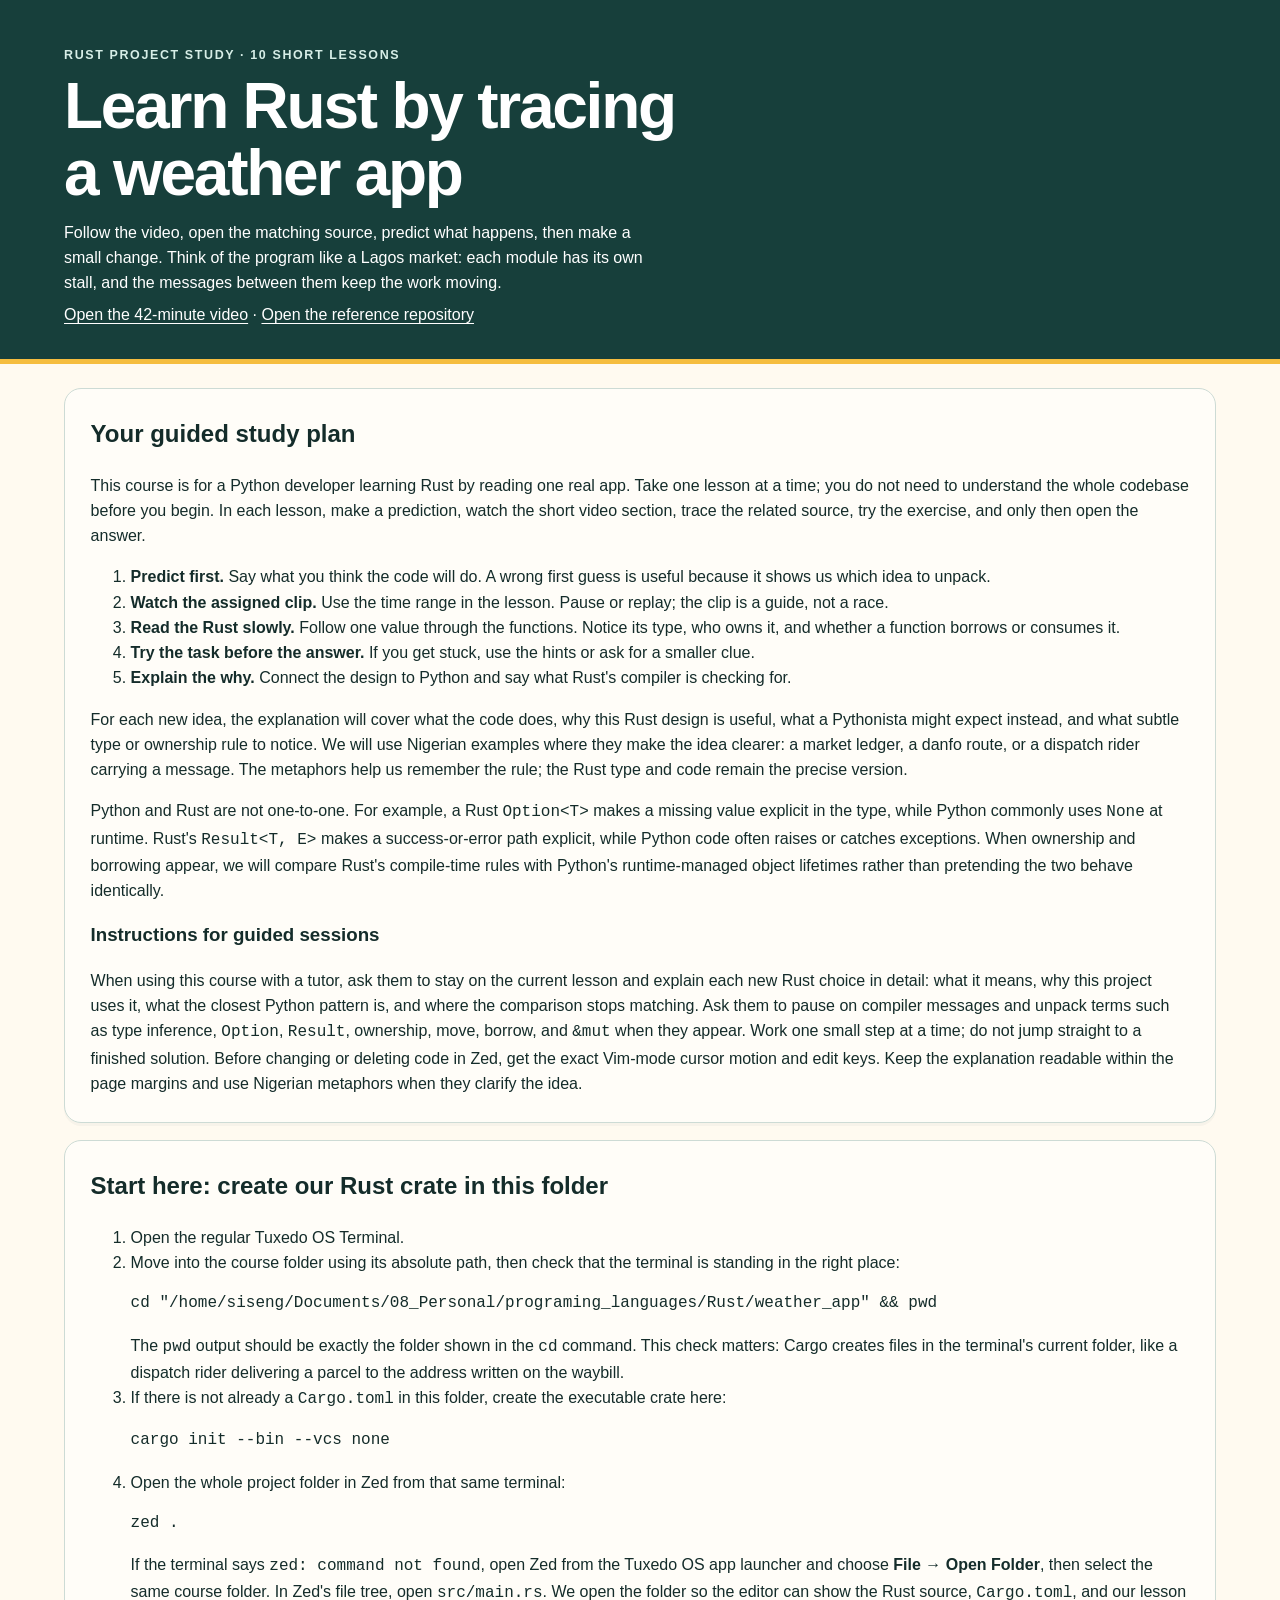
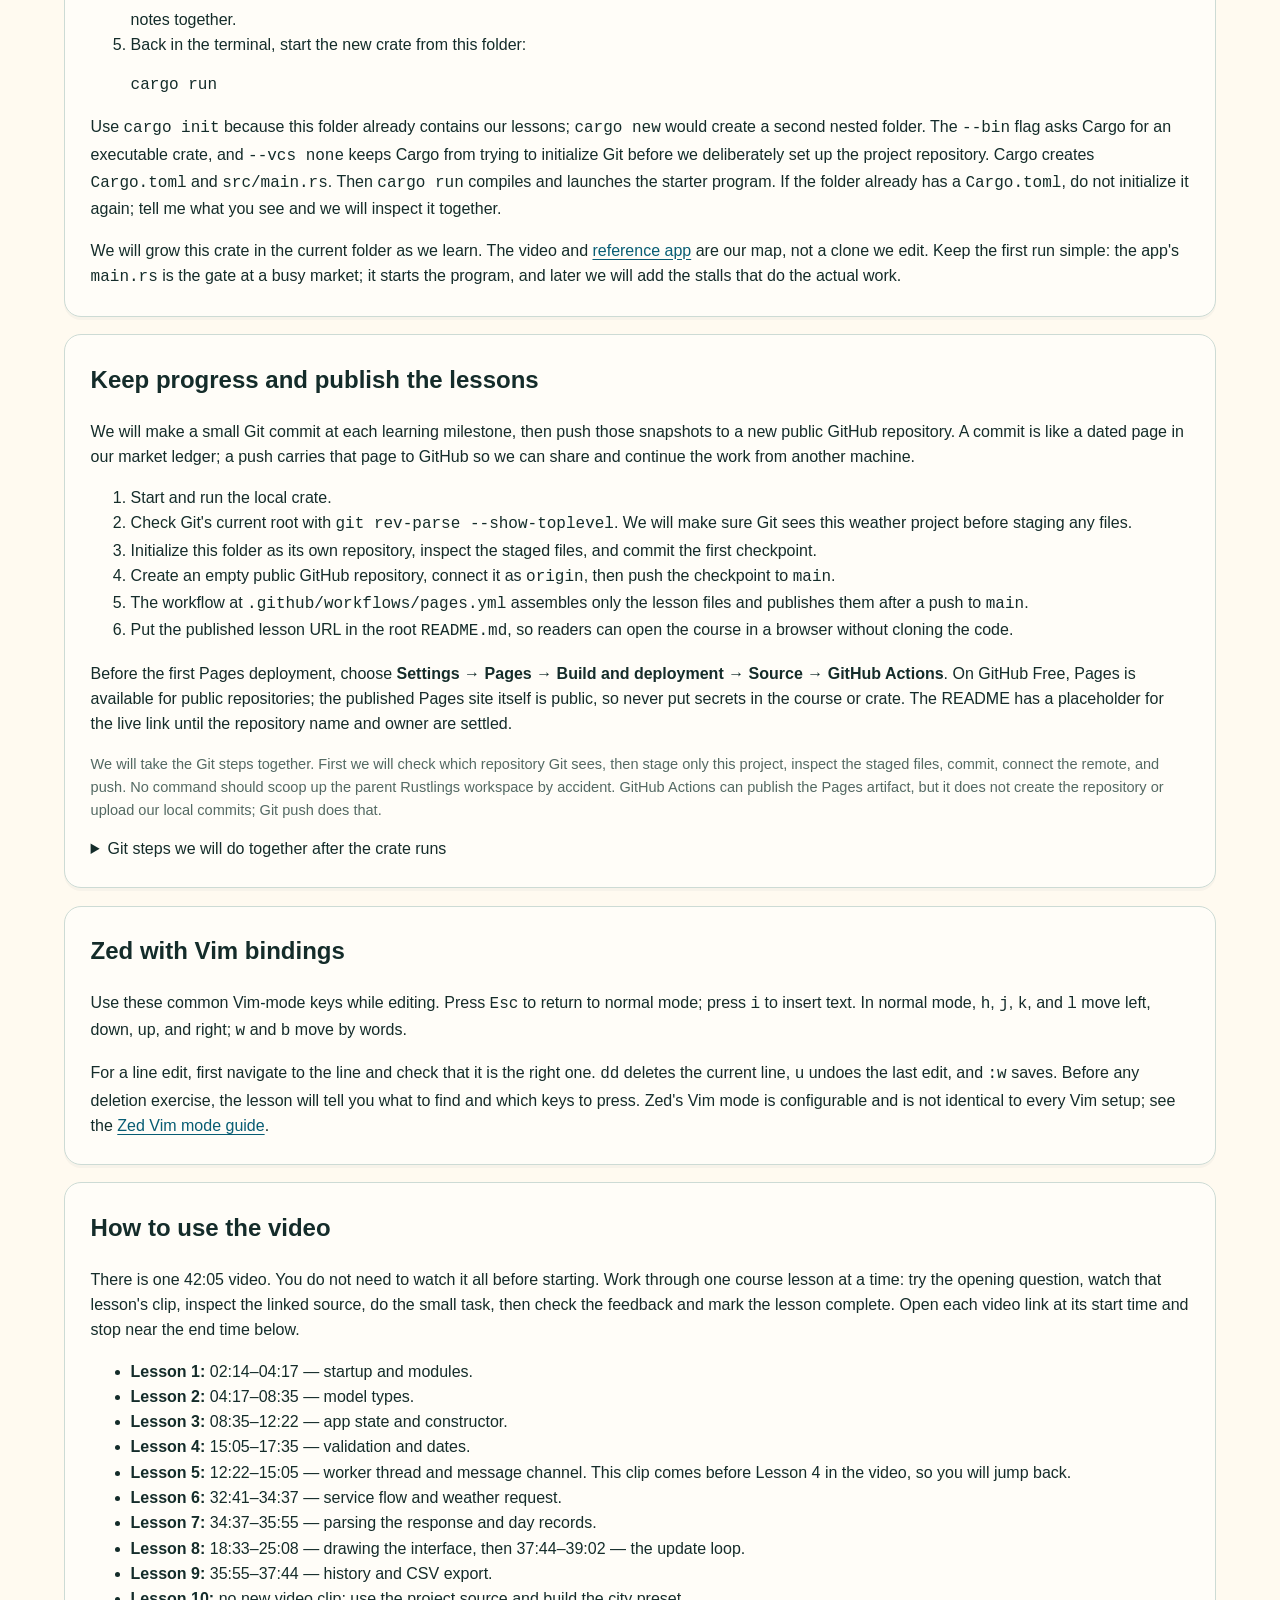
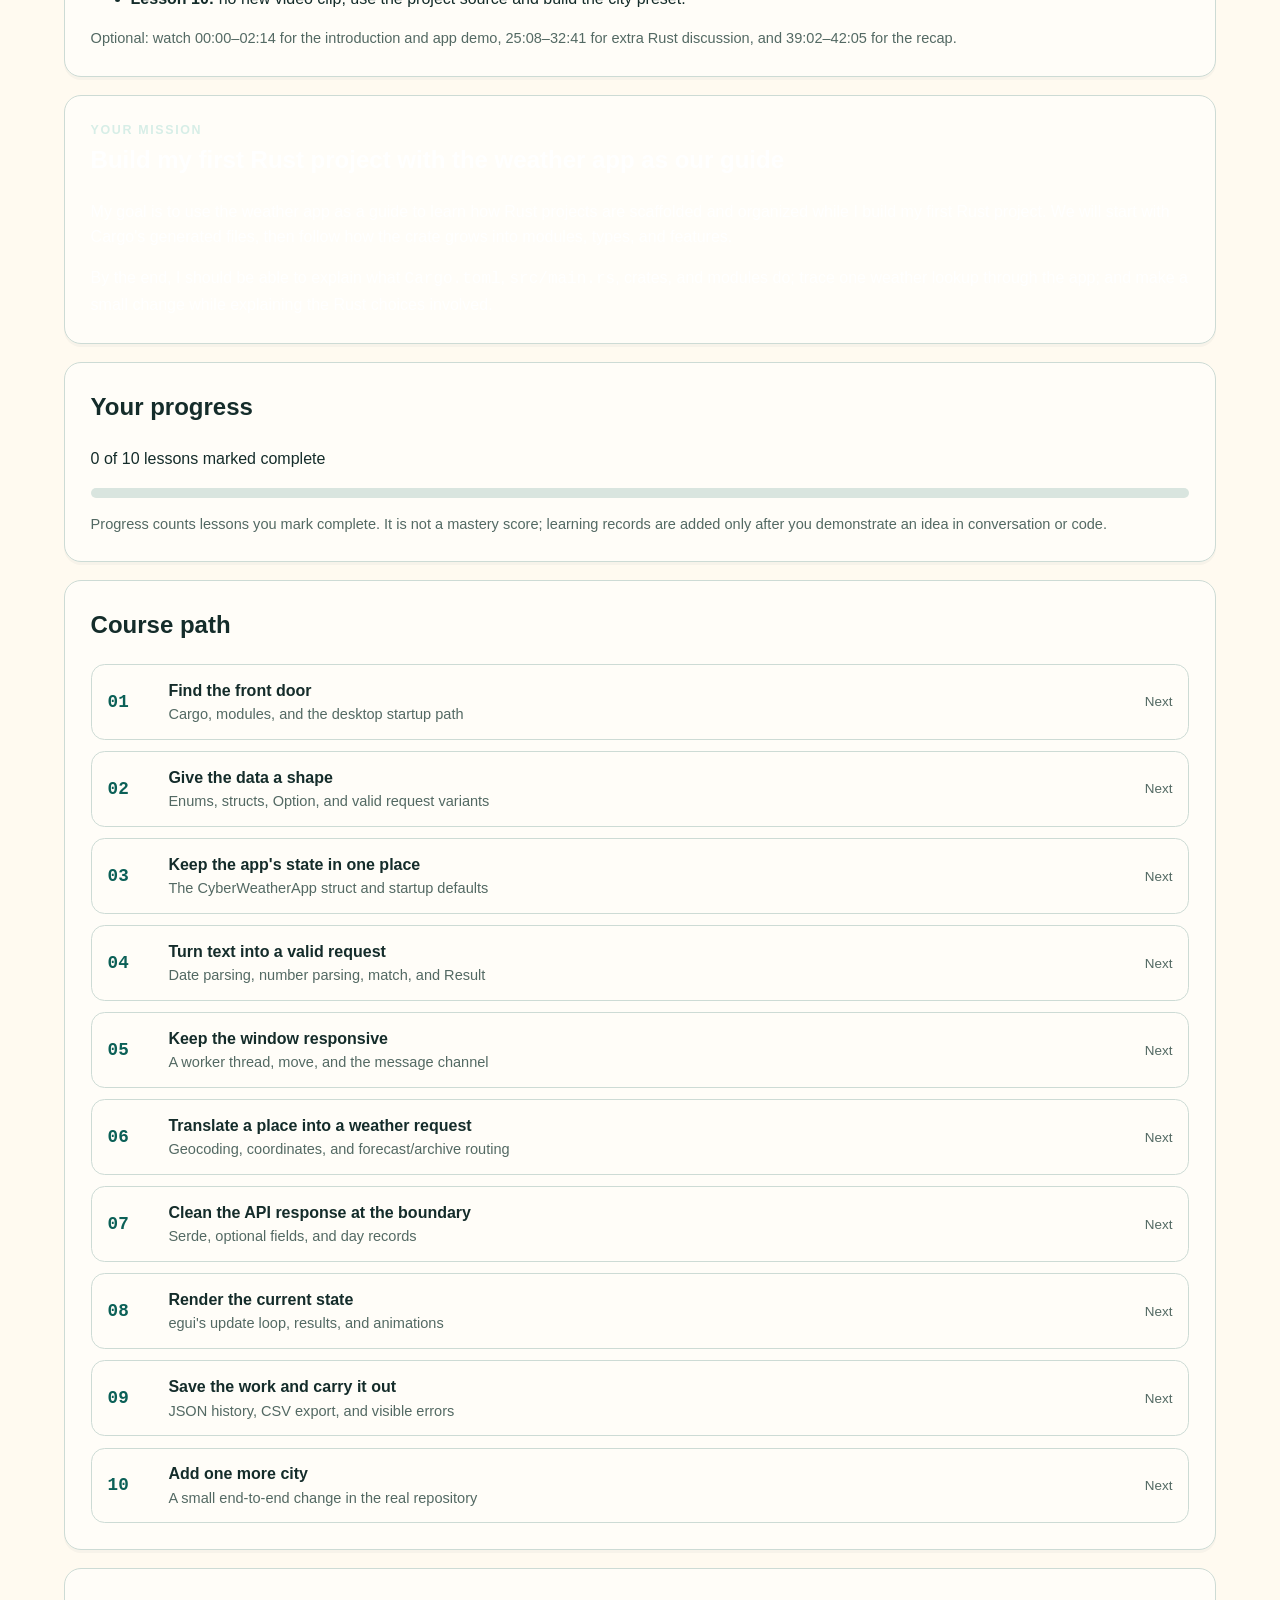
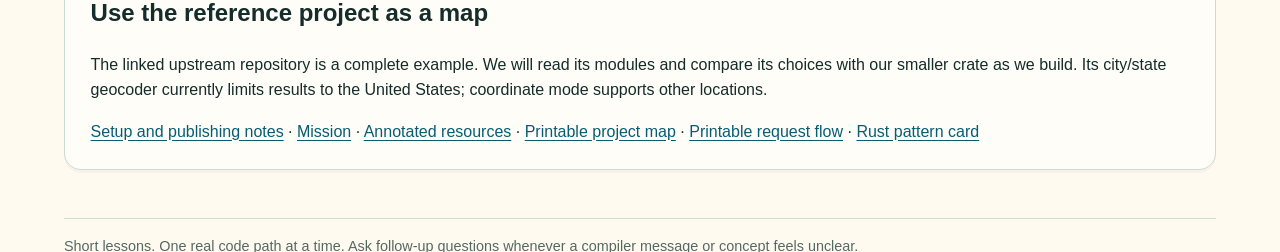
==== index.html @ 3bb8cc83 "Start Rust weather learning project" ====
<!doctype html>
<html lang="en">
<head>
  <meta charset="utf-8">
  <meta name="viewport" content="width=device-width, initial-scale=1">
  <meta name="description" content="A practical Rust course built around a real desktop weather app.">
  <title>Rusty Weather — Study Course</title>
  <link rel="stylesheet" href="assets/tech-course-theme.css">
  <link rel="stylesheet" href="assets/course.css">
</head>
<body class="tech-course">
  <header class="tech-course__header course-top">
    <div class="page-width">
      <p class="eyebrow">Rust project study · 10 short lessons</p>
      <h1>Learn Rust by tracing a weather app</h1>
      <p>Follow the video, open the matching source, predict what happens, then make a small change. Think of the program like a Lagos market: each module has its own stall, and the messages between them keep the work moving.</p>
      <p><a href="https://www.youtube.com/watch?v=z6_rRxLwu0Y">Open the 42-minute video</a> · <a href="https://github.com/feenix100/rusty_weather">Open the reference repository</a></p>
    </div>
  </header>

  <main class="page-width page-main stack">
    <section class="tech-card card-pad" id="guided-study">
      <h2>Your guided study plan</h2>
      <p>This course is for a Python developer learning Rust by reading one real app. Take one lesson at a time; you do not need to understand the whole codebase before you begin. In each lesson, make a prediction, watch the short video section, trace the related source, try the exercise, and only then open the answer.</p>
      <ol>
        <li><strong>Predict first.</strong> Say what you think the code will do. A wrong first guess is useful because it shows us which idea to unpack.</li>
        <li><strong>Watch the assigned clip.</strong> Use the time range in the lesson. Pause or replay; the clip is a guide, not a race.</li>
        <li><strong>Read the Rust slowly.</strong> Follow one value through the functions. Notice its type, who owns it, and whether a function borrows or consumes it.</li>
        <li><strong>Try the task before the answer.</strong> If you get stuck, use the hints or ask for a smaller clue.</li>
        <li><strong>Explain the why.</strong> Connect the design to Python and say what Rust's compiler is checking for.</li>
      </ol>
      <p>For each new idea, the explanation will cover what the code does, why this Rust design is useful, what a Pythonista might expect instead, and what subtle type or ownership rule to notice. We will use Nigerian examples where they make the idea clearer: a market ledger, a danfo route, or a dispatch rider carrying a message. The metaphors help us remember the rule; the Rust type and code remain the precise version.</p>
      <p>Python and Rust are not one-to-one. For example, a Rust <code>Option&lt;T&gt;</code> makes a missing value explicit in the type, while Python commonly uses <code>None</code> at runtime. Rust's <code>Result&lt;T, E&gt;</code> makes a success-or-error path explicit, while Python code often raises or catches exceptions. When ownership and borrowing appear, we will compare Rust's compile-time rules with Python's runtime-managed object lifetimes rather than pretending the two behave identically.</p>
      <h3>Instructions for guided sessions</h3>
      <p>When using this course with a tutor, ask them to stay on the current lesson and explain each new Rust choice in detail: what it means, why this project uses it, what the closest Python pattern is, and where the comparison stops matching. Ask them to pause on compiler messages and unpack terms such as type inference, <code>Option</code>, <code>Result</code>, ownership, move, borrow, and <code>&amp;mut</code> when they appear. Work one small step at a time; do not jump straight to a finished solution. Before changing or deleting code in Zed, get the exact Vim-mode cursor motion and edit keys. Keep the explanation readable within the page margins and use Nigerian metaphors when they clarify the idea.</p>
    </section>

    <section class="tech-card card-pad" id="first-run">
      <h2>Start here: create our Rust crate in this folder</h2>
      <ol>
        <li>Open the regular Tuxedo OS Terminal.</li>
        <li>Move into the course folder using its absolute path, then check that the terminal is standing in the right place:<pre><code>cd "/home/siseng/Documents/08_Personal/programing_languages/Rust/weather_app" &amp;&amp; pwd</code></pre>The <code>pwd</code> output should be exactly the folder shown in the <code>cd</code> command. This check matters: Cargo creates files in the terminal's current folder, like a dispatch rider delivering a parcel to the address written on the waybill.</li>
        <li>If there is not already a <code>Cargo.toml</code> in this folder, create the executable crate here:<pre><code>cargo init --bin --vcs none</code></pre></li>
        <li>Open the whole project folder in Zed from that same terminal:<pre><code>zed .</code></pre>If the terminal says <code>zed: command not found</code>, open Zed from the Tuxedo OS app launcher and choose <strong>File → Open Folder</strong>, then select the same course folder. In Zed's file tree, open <code>src/main.rs</code>. We open the folder so the editor can show the Rust source, <code>Cargo.toml</code>, and our lesson notes together.</li>
        <li>Back in the terminal, start the new crate from this folder:<pre><code>cargo run</code></pre></li>
      </ol>
      <p>Use <code>cargo init</code> because this folder already contains our lessons; <code>cargo new</code> would create a second nested folder. The <code>--bin</code> flag asks Cargo for an executable crate, and <code>--vcs none</code> keeps Cargo from trying to initialize Git before we deliberately set up the project repository. Cargo creates <code>Cargo.toml</code> and <code>src/main.rs</code>. Then <code>cargo run</code> compiles and launches the starter program. If the folder already has a <code>Cargo.toml</code>, do not initialize it again; tell me what you see and we will inspect it together.</p>
      <p>We will grow this crate in the current folder as we learn. The video and <a href="https://github.com/feenix100/rusty_weather">reference app</a> are our map, not a clone we edit. Keep the first run simple: the app's <code>main.rs</code> is the gate at a busy market; it starts the program, and later we will add the stalls that do the actual work.</p>
    </section>

    <section class="tech-card card-pad" id="github-progress">
      <h2>Keep progress and publish the lessons</h2>
      <p>We will make a small Git commit at each learning milestone, then push those snapshots to a new public GitHub repository. A commit is like a dated page in our market ledger; a push carries that page to GitHub so we can share and continue the work from another machine.</p>
      <ol>
        <li>Start and run the local crate.</li>
        <li>Check Git's current root with <code>git rev-parse --show-toplevel</code>. We will make sure Git sees this weather project before staging any files.</li>
        <li>Initialize this folder as its own repository, inspect the staged files, and commit the first checkpoint.</li>
        <li>Create an empty public GitHub repository, connect it as <code>origin</code>, then push the checkpoint to <code>main</code>.</li>
        <li>The workflow at <code>.github/workflows/pages.yml</code> assembles only the lesson files and publishes them after a push to <code>main</code>.</li>
        <li>Put the published lesson URL in the root <code>README.md</code>, so readers can open the course in a browser without cloning the code.</li>
      </ol>
      <p>Before the first Pages deployment, choose <strong>Settings → Pages → Build and deployment → Source → GitHub Actions</strong>. On GitHub Free, Pages is available for public repositories; the published Pages site itself is public, so never put secrets in the course or crate. The README has a placeholder for the live link until the repository name and owner are settled.</p>
      <p class="small-note">We will take the Git steps together. First we will check which repository Git sees, then stage only this project, inspect the staged files, commit, connect the remote, and push. No command should scoop up the parent Rustlings workspace by accident. GitHub Actions can publish the Pages artifact, but it does not create the repository or upload our local commits; Git push does that.</p>
      <details>
        <summary>Git steps we will do together after the crate runs</summary>
        <p>First we check the current root. We do not stage anything until the output identifies this weather project as its own repository:</p>
        <pre><code>git rev-parse --show-toplevel
git status --short</code></pre>
        <p>Then we initialize Git, inspect the files before committing, and save the first checkpoint:</p>
        <pre><code>git init -b main
git add -A
git status --short
git commit -m "Start Rust weather learning project"</code></pre>
        <p>On GitHub, create an empty <strong>public</strong> repository under the account you want to use. Leave “Add a README” unchecked because our local README already exists. Authenticate the terminal with <code>gh auth login</code>, verify it with <code>gh auth status</code>, then replace the placeholders in these commands with the actual owner and repository:</p>
        <pre><code>git remote add origin https://github.com/theAfricanQuant/weather_app.git
git push -u origin main</code></pre>
        <p>We will run each command only after checking the previous output. If <code>git init</code> reports a permission error or <code>git rev-parse</code> still points at the parent Rustlings folder after initialization, stop there and ask for help before staging.</p>
      </details>
    </section>

    <section class="tech-card card-pad" id="zed-vim">
      <h2>Zed with Vim bindings</h2>
      <p>Use these common Vim-mode keys while editing. Press <code>Esc</code> to return to normal mode; press <code>i</code> to insert text. In normal mode, <code>h</code>, <code>j</code>, <code>k</code>, and <code>l</code> move left, down, up, and right; <code>w</code> and <code>b</code> move by words.</p>
      <p>For a line edit, first navigate to the line and check that it is the right one. <code>dd</code> deletes the current line, <code>u</code> undoes the last edit, and <code>:w</code> saves. Before any deletion exercise, the lesson will tell you what to find and which keys to press. Zed's Vim mode is configurable and is not identical to every Vim setup; see the <a href="https://zed.dev/docs/vim">Zed Vim mode guide</a>.</p>
    </section>

    <section class="tech-card card-pad">
      <h2>How to use the video</h2>
      <p>There is one 42:05 video. You do not need to watch it all before starting. Work through one course lesson at a time: try the opening question, watch that lesson's clip, inspect the linked source, do the small task, then check the feedback and mark the lesson complete. Open each video link at its start time and stop near the end time below.</p>
      <ul>
        <li><strong>Lesson 1:</strong> 02:14–04:17 — startup and modules.</li>
        <li><strong>Lesson 2:</strong> 04:17–08:35 — model types.</li>
        <li><strong>Lesson 3:</strong> 08:35–12:22 — app state and constructor.</li>
        <li><strong>Lesson 4:</strong> 15:05–17:35 — validation and dates.</li>
        <li><strong>Lesson 5:</strong> 12:22–15:05 — worker thread and message channel. This clip comes before Lesson 4 in the video, so you will jump back.</li>
        <li><strong>Lesson 6:</strong> 32:41–34:37 — service flow and weather request.</li>
        <li><strong>Lesson 7:</strong> 34:37–35:55 — parsing the response and day records.</li>
        <li><strong>Lesson 8:</strong> 18:33–25:08 — drawing the interface, then 37:44–39:02 — the update loop.</li>
        <li><strong>Lesson 9:</strong> 35:55–37:44 — history and CSV export.</li>
        <li><strong>Lesson 10:</strong> no new video clip; use the project source and build the city preset.</li>
      </ul>
      <p class="small-note">Optional: watch 00:00–02:14 for the introduction and app demo, 25:08–32:41 for extra Rust discussion, and 39:02–42:05 for the recap.</p>
    </section>

    <section class="tech-card card-pad tech-mission">
      <p class="eyebrow">Your mission</p>
      <h2>Build my first Rust project with the weather app as our guide</h2>
      <p>My goal is to use the weather app as a guide to learn how Rust projects are scaffolded and organized while I build my first Rust project. We will start with Cargo's generated files, then follow how the crate grows into modules, types, and features.</p>
      <p>By the end, I should be able to explain what <code>Cargo.toml</code>, <code>src/main.rs</code>, crates, and modules do; trace one weather lookup through the app; and make a small change while explaining the Rust choices involved.</p>
    </section>

    <section class="tech-card card-pad">
      <h2>Your progress</h2>
      <p data-progress-text>Progress is stored in this browser on this device.</p>
      <div class="progress-track" role="progressbar" aria-label="Course lessons completed" aria-valuemin="0" aria-valuemax="10" aria-valuenow="0">
        <div class="progress-fill" data-progress-fill></div>
      </div>
      <p class="small-note">Progress counts lessons you mark complete. It is not a mastery score; learning records are added only after you demonstrate an idea in conversation or code.</p>
    </section>

    <section class="tech-card card-pad">
      <h2>Course path</h2>
      <ol class="course-list">
        <li><a href="lessons/0001-orient-and-run.html" data-lesson-link="lesson-01"><span class="lesson-number">01</span><span class="lesson-title">Find the front door<span class="lesson-summary">Cargo, modules, and the desktop startup path</span></span><span class="lesson-time" data-status>Next · 10 min</span></a></li>
        <li><a href="lessons/0002-model-the-domain.html" data-lesson-link="lesson-02"><span class="lesson-number">02</span><span class="lesson-title">Give the data a shape<span class="lesson-summary">Enums, structs, Option, and valid request variants</span></span><span class="lesson-time" data-status>Next · 12 min</span></a></li>
        <li><a href="lessons/0003-app-state.html" data-lesson-link="lesson-03"><span class="lesson-number">03</span><span class="lesson-title">Keep the app's state in one place<span class="lesson-summary">The CyberWeatherApp struct and startup defaults</span></span><span class="lesson-time" data-status>Next · 10 min</span></a></li>
        <li><a href="lessons/0004-validate-input.html" data-lesson-link="lesson-04"><span class="lesson-number">04</span><span class="lesson-title">Turn text into a valid request<span class="lesson-summary">Date parsing, number parsing, match, and Result</span></span><span class="lesson-time" data-status>Next · 12 min</span></a></li>
        <li><a href="lessons/0005-background-worker.html" data-lesson-link="lesson-05"><span class="lesson-number">05</span><span class="lesson-title">Keep the window responsive<span class="lesson-summary">A worker thread, move, and the message channel</span></span><span class="lesson-time" data-status>Next · 12 min</span></a></li>
        <li><a href="lessons/0006-geocode-and-request.html" data-lesson-link="lesson-06"><span class="lesson-number">06</span><span class="lesson-title">Translate a place into a weather request<span class="lesson-summary">Geocoding, coordinates, and forecast/archive routing</span></span><span class="lesson-time" data-status>Next · 12 min</span></a></li>
        <li><a href="lessons/0007-normalize-api-data.html" data-lesson-link="lesson-07"><span class="lesson-number">07</span><span class="lesson-title">Clean the API response at the boundary<span class="lesson-summary">Serde, optional fields, and day records</span></span><span class="lesson-time" data-status>Next · 12 min</span></a></li>
        <li><a href="lessons/0008-render-the-state.html" data-lesson-link="lesson-08"><span class="lesson-number">08</span><span class="lesson-title">Render the current state<span class="lesson-summary">egui's update loop, results, and animations</span></span><span class="lesson-time" data-status>Next · 12 min</span></a></li>
        <li><a href="lessons/0009-history-and-export.html" data-lesson-link="lesson-09"><span class="lesson-number">09</span><span class="lesson-title">Save the work and carry it out<span class="lesson-summary">JSON history, CSV export, and visible errors</span></span><span class="lesson-time" data-status>Next · 10 min</span></a></li>
        <li><a href="lessons/0010-capstone.html" data-lesson-link="lesson-10"><span class="lesson-number">10</span><span class="lesson-title">Add one more city<span class="lesson-summary">A small end-to-end change in the real repository</span></span><span class="lesson-time" data-status>Next · 20 min</span></a></li>
      </ol>
    </section>

    <section class="tech-card card-pad">
      <h2>Use the reference project as a map</h2>
      <p>The linked upstream repository is a complete example. We will read its modules and compare its choices with our smaller crate as we build. Its city/state geocoder currently limits results to the United States; coordinate mode supports other locations.</p>
      <p><a href="README.md">Setup and publishing notes</a> · <a href="MISSION.md">Mission</a> · <a href="RESOURCES.md">Annotated resources</a> · <a href="reference/project-map.html">Printable project map</a> · <a href="reference/request-lifecycle.html">Printable request flow</a> · <a href="reference/rust-patterns.html">Rust pattern card</a></p>
    </section>
  </main>

  <footer class="page-width course-foot">Short lessons. One real code path at a time. Ask follow-up questions whenever a compiler message or concept feels unclear.</footer>
  <script src="assets/course.js"></script>
</body>
</html>
---- assets/tech-course-theme.css ----
/* Adapted from the Technical Study Studio theme. */
:root {
  --tech-ink: #142c2a;
  --tech-forest: #173f3b;
  --tech-pine: #0b6057;
  --tech-coral: #ec7357;
  --tech-sun: #f5bd3f;
  --tech-paper: #fffaf0;
  --tech-mist: #eaf1ed;
  --tech-sky: #a8d8e4;
  --tech-line: #cddbd5;
  --tech-terminal: #102523;
  --tech-terminal-ink: #e5f4ee;
  --tech-terminal-muted: #9bb7ae;
  --tech-terminal-accent: #f5bd3f;
  --tech-body: ui-rounded, "Avenir Next", Avenir, "Trebuchet MS", sans-serif;
  --tech-code: "SFMono-Regular", Consolas, "Liberation Mono", monospace;
}

.tech-course {
  color: var(--tech-ink);
  background: var(--tech-paper);
  font: 16px/1.58 var(--tech-body);
}

.tech-course__header,
.tech-mission {
  color: #fff;
  background: var(--tech-forest);
}

.tech-card {
  background: #fffdf8;
  border: 1px solid var(--tech-line);
  border-radius: 17px;
  box-shadow: 0 3px 0 rgba(20, 44, 42, .03);
}

.tech-action {
  color: #fff;
  background: var(--tech-coral);
  box-shadow: 0 4px 0 #b34a38;
}

.tech-lab {
  color: var(--tech-terminal-ink);
  background: var(--tech-terminal);
  border-radius: 16px;
  font-family: var(--tech-code);
}

.tech-lab__label {
  color: var(--tech-terminal-accent);
  font: 700 .75rem/1 var(--tech-body);
  letter-spacing: .12em;
  text-transform: uppercase;
}

.tech-lab__output {
  color: var(--tech-terminal-muted);
}

.tech-code {
  overflow: auto;
  font-family: var(--tech-code);
  line-height: 1.55;
}

.tech-trace {
  background: var(--tech-mist);
  border-left: 4px solid var(--tech-sun);
}
---- assets/course.css ----
* { box-sizing: border-box; }
html { scroll-behavior: smooth; }
body { margin: 0; }
a { color: #075c73; text-underline-offset: .18em; }
a:hover { color: #8a3d2f; }
button, a { -webkit-tap-highlight-color: transparent; }
button { font: inherit; }

.page-width {
  width: calc(100% - 2.5rem);
  max-width: 72rem;
  margin-inline: auto;
}

.course-top {
  padding: 2.5rem 0 2rem;
  border-bottom: 5px solid var(--tech-sun);
}

.course-top h1 {
  max-width: 18ch;
  margin: .4rem 0 .8rem;
  font-size: clamp(2.2rem, 5vw, 4.1rem);
  line-height: 1.05;
  letter-spacing: -.035em;
}

.eyebrow {
  margin: 0;
  color: #d7eee7;
  font-size: .78rem;
  font-weight: 800;
  letter-spacing: .13em;
  text-transform: uppercase;
}

.course-top p { max-width: 68ch; margin: .4rem 0 0; }
.course-top a { color: #fff; }
.page-main { padding-block: 1.5rem 3rem; }
.stack { display: grid; gap: 1.1rem; }
.card-pad { padding: clamp(1rem, 2vw, 1.6rem); }
.card-pad h2, .card-pad h3 { margin-top: 0; }
.card-pad p:last-child, .card-pad ul:last-child, .card-pad ol:last-child { margin-bottom: 0; }
.lesson-intro { display: grid; gap: 1rem; grid-template-columns: minmax(0, 1fr) auto; align-items: end; }
.lesson-intro h1 { margin: .25rem 0; font-size: clamp(1.9rem, 4vw, 3rem); line-height: 1.1; }
.lesson-intro p { margin: .3rem 0; }
.meta { color: #536963; font-size: .92rem; font-weight: 700; }
.pill-row { display: flex; flex-wrap: wrap; gap: .45rem; margin-top: .7rem; }
.pill { padding: .2rem .65rem; border: 1px solid var(--tech-line); border-radius: 999px; background: #fff; font-size: .84rem; }

.button-link, .action-button {
  display: inline-flex;
  align-items: center;
  justify-content: center;
  min-height: 2.7rem;
  padding: .65rem 1rem;
  border: 0;
  border-radius: .8rem;
  color: #fff;
  background: var(--tech-forest);
  font-weight: 750;
  text-decoration: none;
  cursor: pointer;
}
.tech-action { color: #fff; background: var(--tech-coral); }
.button-link:hover, .action-button:hover { color: #fff; filter: brightness(.94); }
:focus-visible { outline: 3px solid #075c73; outline-offset: 3px; }

.lesson-body { display: grid; gap: 1rem; }
.lesson-body h2 { margin: 0 0 .65rem; font-size: 1.35rem; }
.lesson-body h3 { margin: 1rem 0 .4rem; font-size: 1.05rem; }
.lesson-body p { max-width: 72ch; margin: .5rem 0; }
.lesson-body ul, .lesson-body ol { padding-left: 1.35rem; }
.lesson-body li + li { margin-top: .35rem; }
.lesson-body pre {
  max-width: 100%;
  margin: .7rem 0;
  padding: 1rem;
  overflow-x: auto;
  border: 1px solid #33534c;
  border-radius: .8rem;
  color: var(--tech-terminal-ink);
  background: var(--tech-terminal);
  font: .91rem/1.55 var(--tech-code);
  tab-size: 4;
}
.trace {
  display: grid;
  grid-template-columns: repeat(auto-fit, minmax(9rem, 1fr));
  gap: .55rem;
  margin: .9rem 0;
  padding: .9rem;
  border-radius: .9rem;
  background: var(--tech-mist);
}
.trace-step { padding: .7rem; border: 1px solid var(--tech-line); border-radius: .65rem; background: #fffdf8; }
.trace-step strong { display: block; margin-bottom: .25rem; }
.trace-arrow { color: var(--tech-pine); font-weight: 900; }

.quiz-options { display: grid; gap: .55rem; margin: 1rem 0; }
.quiz-option {
  width: 100%;
  min-height: 2.8rem;
  padding: .7rem .9rem;
  border: 1px solid var(--tech-line);
  border-radius: .7rem;
  color: var(--tech-ink);
  background: #fff;
  text-align: left;
  cursor: pointer;
}
.quiz-option[aria-pressed="true"] { border: 2px solid var(--tech-pine); background: var(--tech-mist); }
.quiz-feedback { margin-top: .7rem; padding: .8rem 1rem; border-radius: .7rem; background: var(--tech-mist); }
.quiz-feedback[data-state="wrong"] { border-left: 4px solid var(--tech-coral); }
.quiz-feedback[data-state="correct"] { border-left: 4px solid var(--tech-pine); }
.answer-note { margin-top: .8rem; padding: .8rem 1rem; border-radius: .7rem; background: #fff3cc; }
.answer-note summary { cursor: pointer; font-weight: 750; }

.lesson-footer { display: flex; flex-wrap: wrap; justify-content: space-between; gap: .8rem; align-items: center; margin-top: 1.3rem; }
.lesson-nav { display: flex; flex-wrap: wrap; gap: .6rem; }
.small-note { color: #536963; font-size: .91rem; }
.course-list { display: grid; gap: .7rem; padding: 0; list-style: none; }
.course-list a { display: grid; grid-template-columns: 3rem minmax(0,1fr) auto; gap: .8rem; align-items: center; padding: .8rem 1rem; border: 1px solid var(--tech-line); border-radius: .85rem; background: #fffdf8; text-decoration: none; }
.course-list a:hover { border-color: var(--tech-pine); }
.lesson-number { color: var(--tech-pine); font: 800 1.1rem var(--tech-code); }
.lesson-title { color: var(--tech-ink); font-weight: 800; }
.lesson-summary { display: block; color: #536963; font-size: .91rem; font-weight: 400; }
.lesson-time { color: #536963; font-size: .84rem; white-space: nowrap; }
.progress-track { height: .65rem; margin: .6rem 0; overflow: hidden; border-radius: 999px; background: #d9e5df; }
.progress-fill { width: 0; height: 100%; background: var(--tech-coral); transition: width .2s ease; }
.callout { padding: .8rem 1rem; border-radius: .75rem; background: #fff3cc; }
.source-links { display: flex; flex-wrap: wrap; gap: .55rem 1rem; margin-top: .75rem; }
.course-foot { padding: 1rem 0 2rem; border-top: 1px solid var(--tech-line); color: #536963; font-size: .9rem; }

@media (max-width: 650px) {
  .page-width { width: calc(100% - 1.25rem); }
  .course-top { padding: 1.8rem 0 1.4rem; }
  .lesson-intro { grid-template-columns: 1fr; }
  .course-list a { grid-template-columns: 2.4rem minmax(0,1fr); }
  .lesson-time { grid-column: 2; }
}

@media print {
  @page { margin: 18mm; }
  .tech-course { background: #fff; font-size: 11pt; }
  .page-width { width: 100%; max-width: none; }
  .course-top { padding: 0 0 1rem; color: #142c2a; background: #fff; border-bottom: 2px solid #173f3b; }
  .course-top a { color: #075c73; }
  .eyebrow { color: #173f3b; }
  .page-main { padding: 1rem 0; }
  .tech-card, .tech-lab, .trace-step { break-inside: avoid; box-shadow: none; }
  .lesson-nav, [data-complete], [data-check-quiz], .course-foot { display: none !important; }
  a { color: #142c2a; }
  .quiz-option { color: #142c2a; }
}

@media (prefers-reduced-motion: reduce) {
  html { scroll-behavior: auto; }
  *, *::before, *::after { transition: none !important; }
}
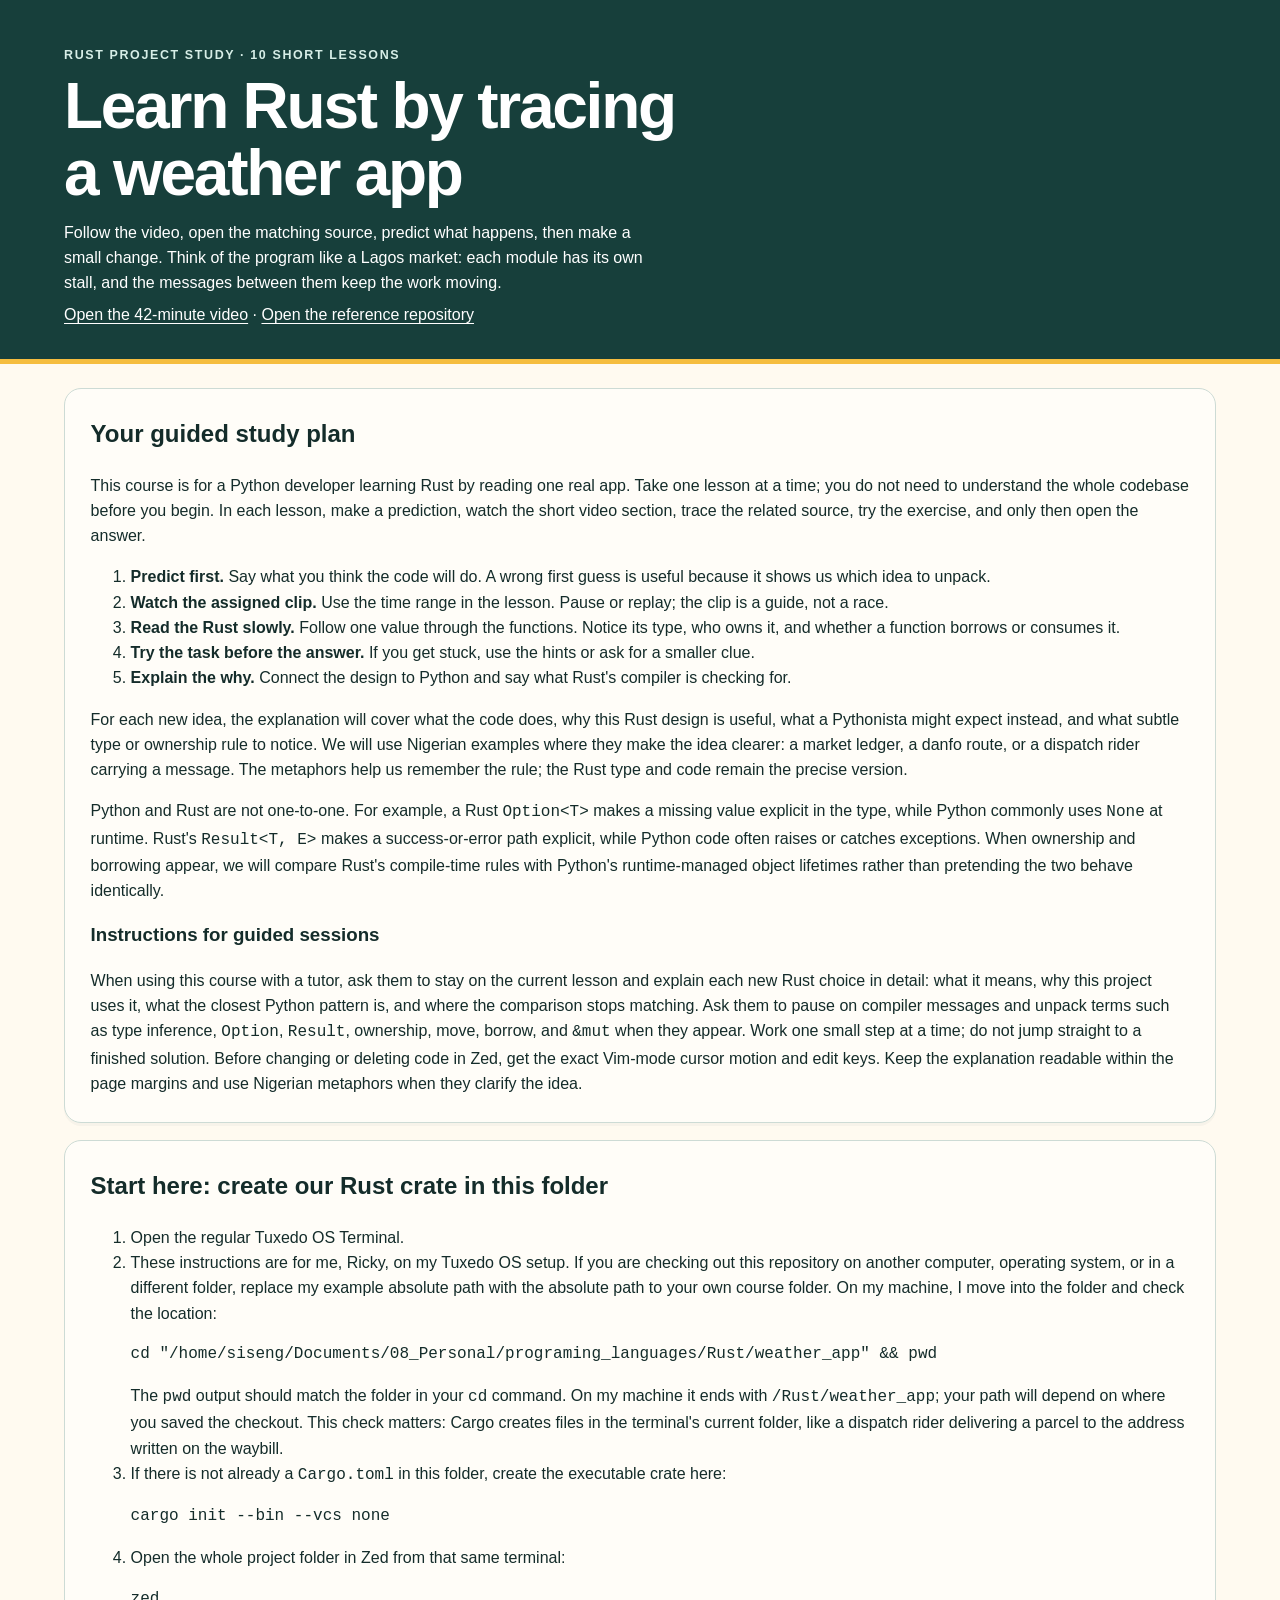
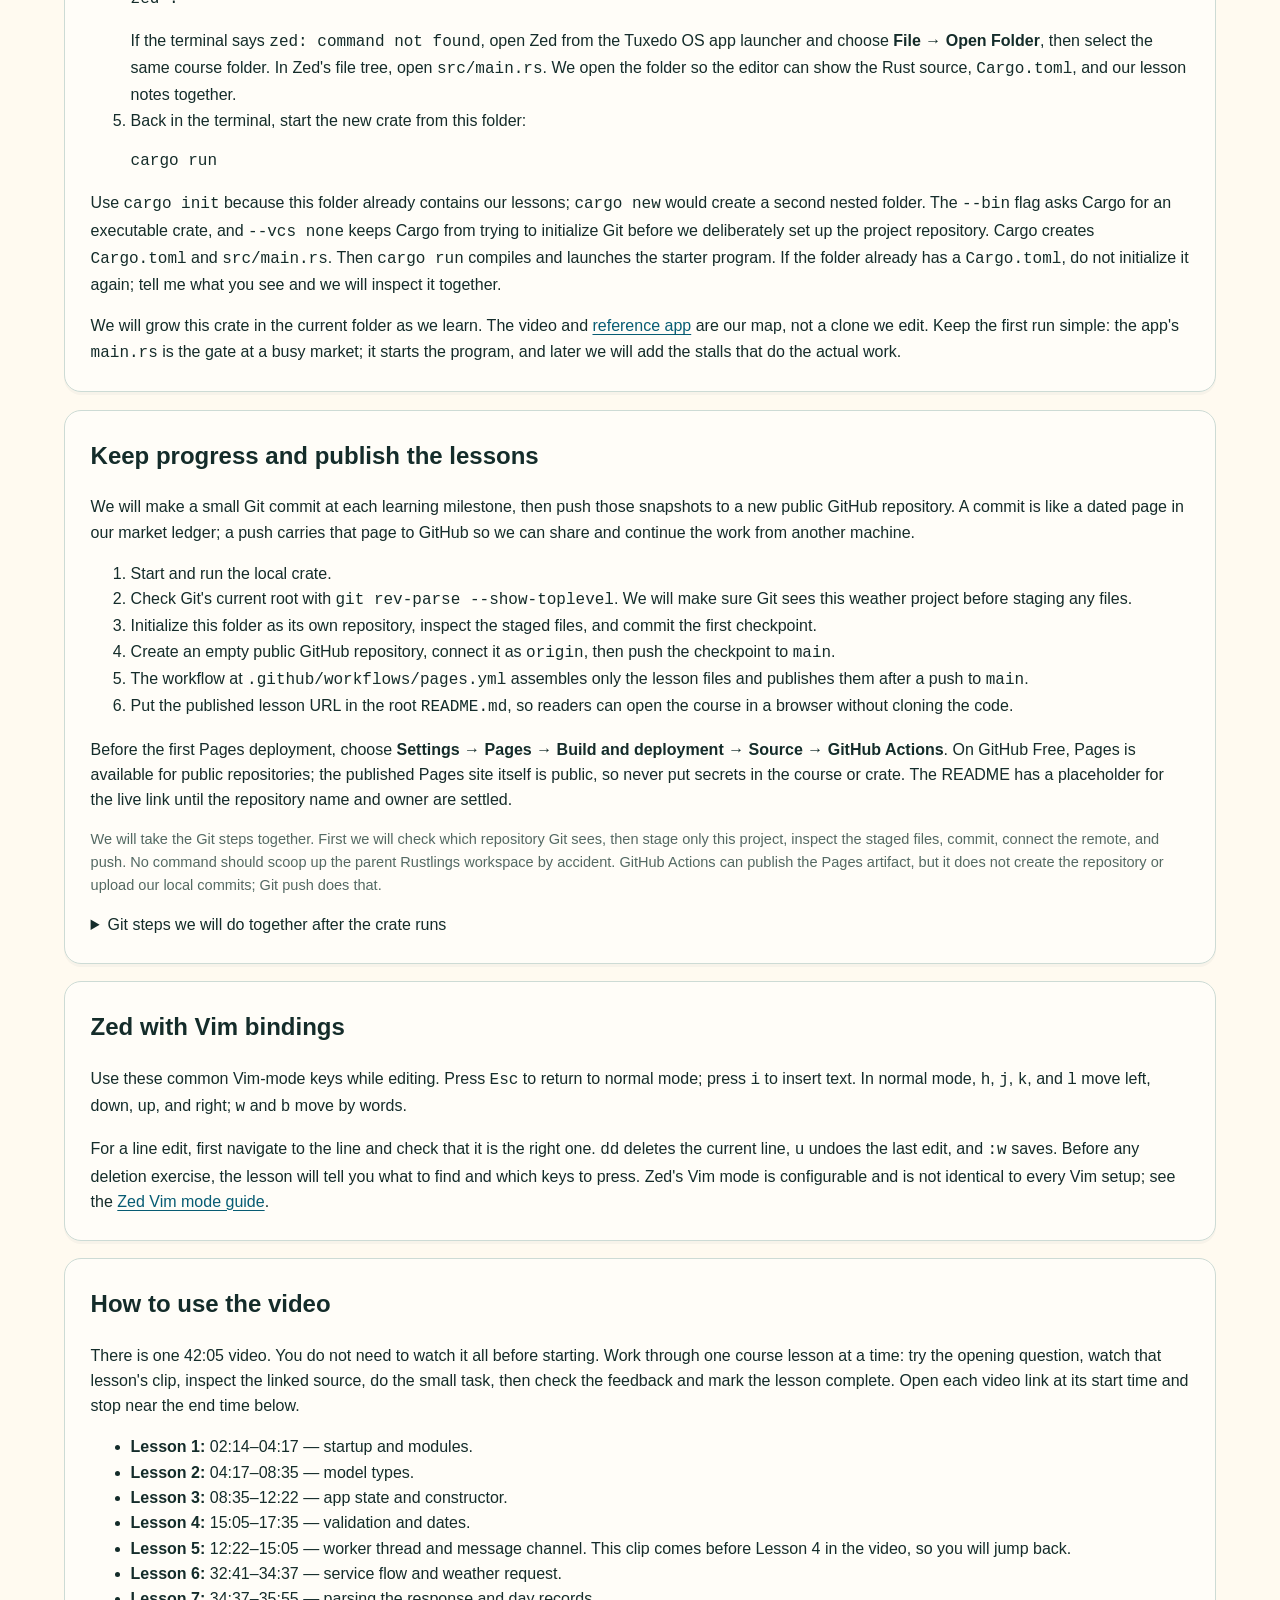
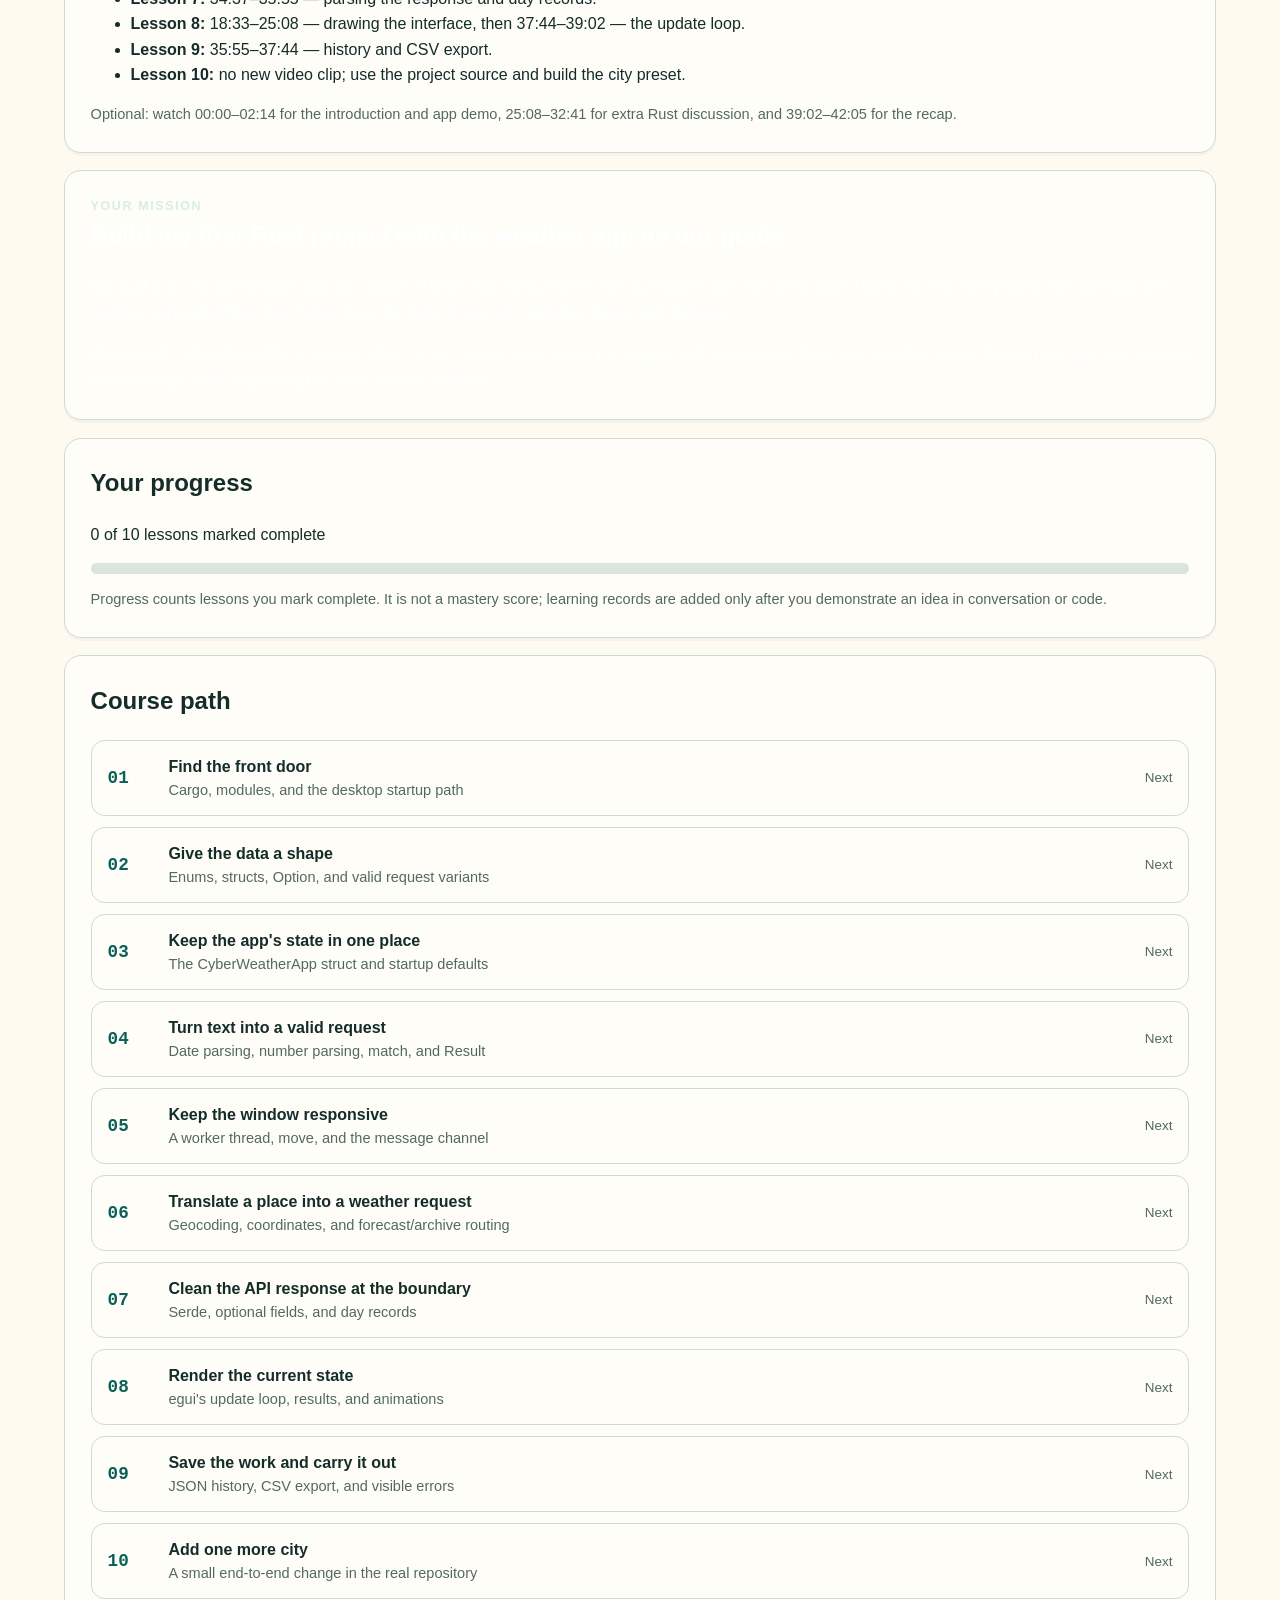
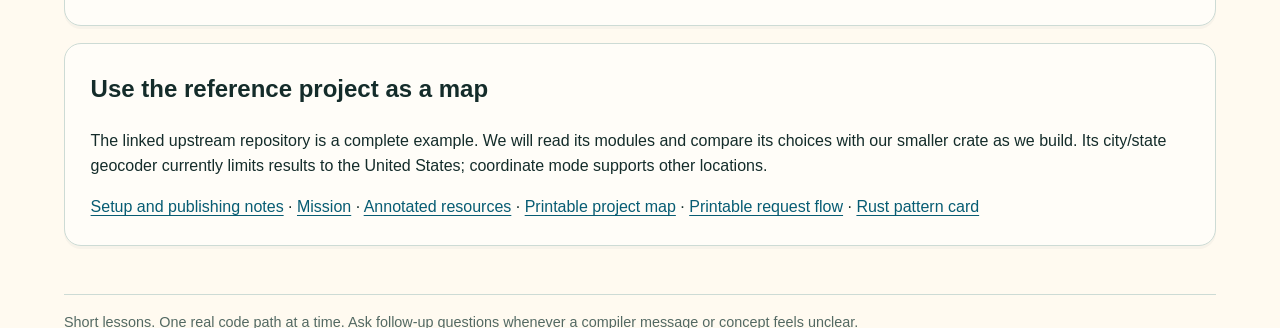
==== commit ae6818d4: "Clarify personal setup path" ====
--- a/index.html
+++ b/index.html
@@ -39,7 +39,7 @@
       <h2>Start here: create our Rust crate in this folder</h2>
       <ol>
         <li>Open the regular Tuxedo OS Terminal.</li>
-        <li>Move into the course folder using its absolute path, then check that the terminal is standing in the right place:<pre><code>cd "/home/siseng/Documents/08_Personal/programing_languages/Rust/weather_app" &amp;&amp; pwd</code></pre>The <code>pwd</code> output should be exactly the folder shown in the <code>cd</code> command. This check matters: Cargo creates files in the terminal's current folder, like a dispatch rider delivering a parcel to the address written on the waybill.</li>
+        <li>These instructions are for me, Ricky, on my Tuxedo OS setup. If you are checking out this repository on another computer, operating system, or in a different folder, replace my example absolute path with the absolute path to your own course folder. On my machine, I move into the folder and check the location:<pre><code>cd "/home/siseng/Documents/08_Personal/programing_languages/Rust/weather_app" &amp;&amp; pwd</code></pre>The <code>pwd</code> output should match the folder in your <code>cd</code> command. On my machine it ends with <code>/Rust/weather_app</code>; your path will depend on where you saved the checkout. This check matters: Cargo creates files in the terminal's current folder, like a dispatch rider delivering a parcel to the address written on the waybill.</li>
         <li>If there is not already a <code>Cargo.toml</code> in this folder, create the executable crate here:<pre><code>cargo init --bin --vcs none</code></pre></li>
         <li>Open the whole project folder in Zed from that same terminal:<pre><code>zed .</code></pre>If the terminal says <code>zed: command not found</code>, open Zed from the Tuxedo OS app launcher and choose <strong>File → Open Folder</strong>, then select the same course folder. In Zed's file tree, open <code>src/main.rs</code>. We open the folder so the editor can show the Rust source, <code>Cargo.toml</code>, and our lesson notes together.</li>
         <li>Back in the terminal, start the new crate from this folder:<pre><code>cargo run</code></pre></li>
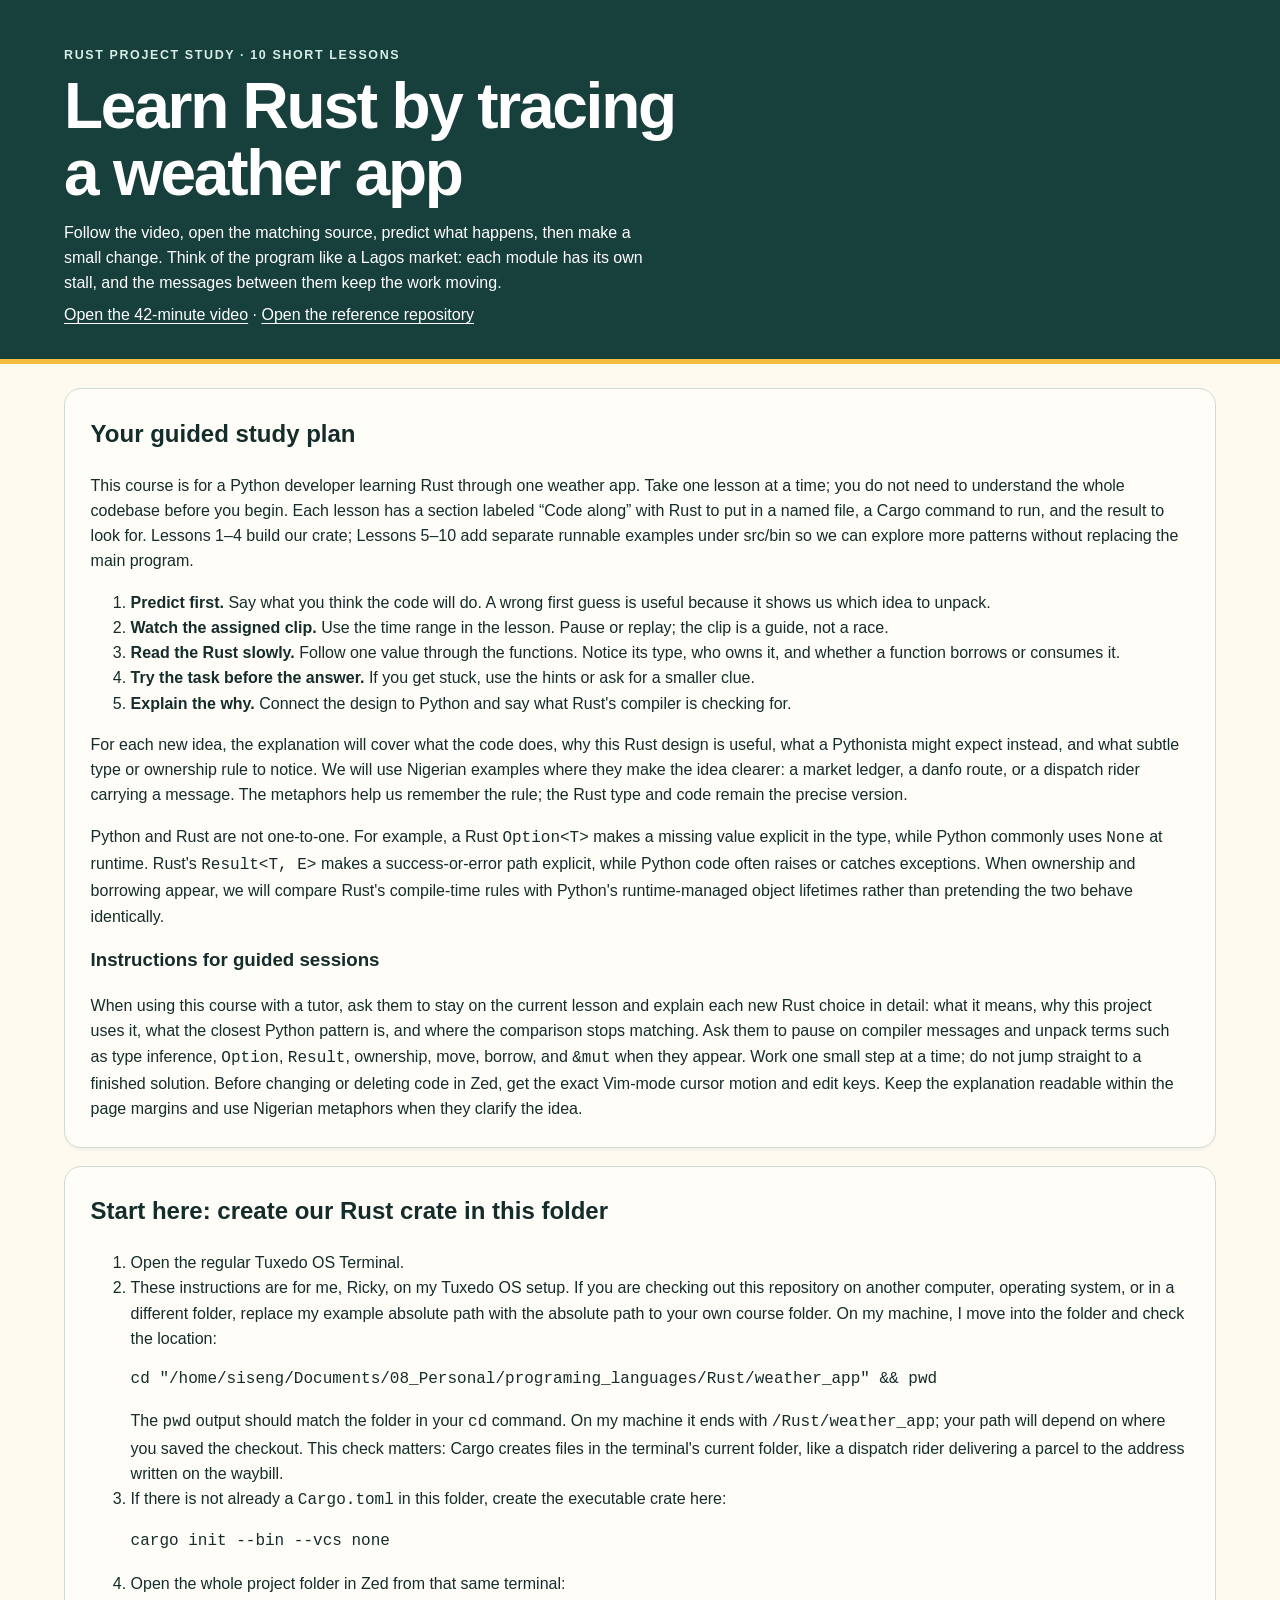
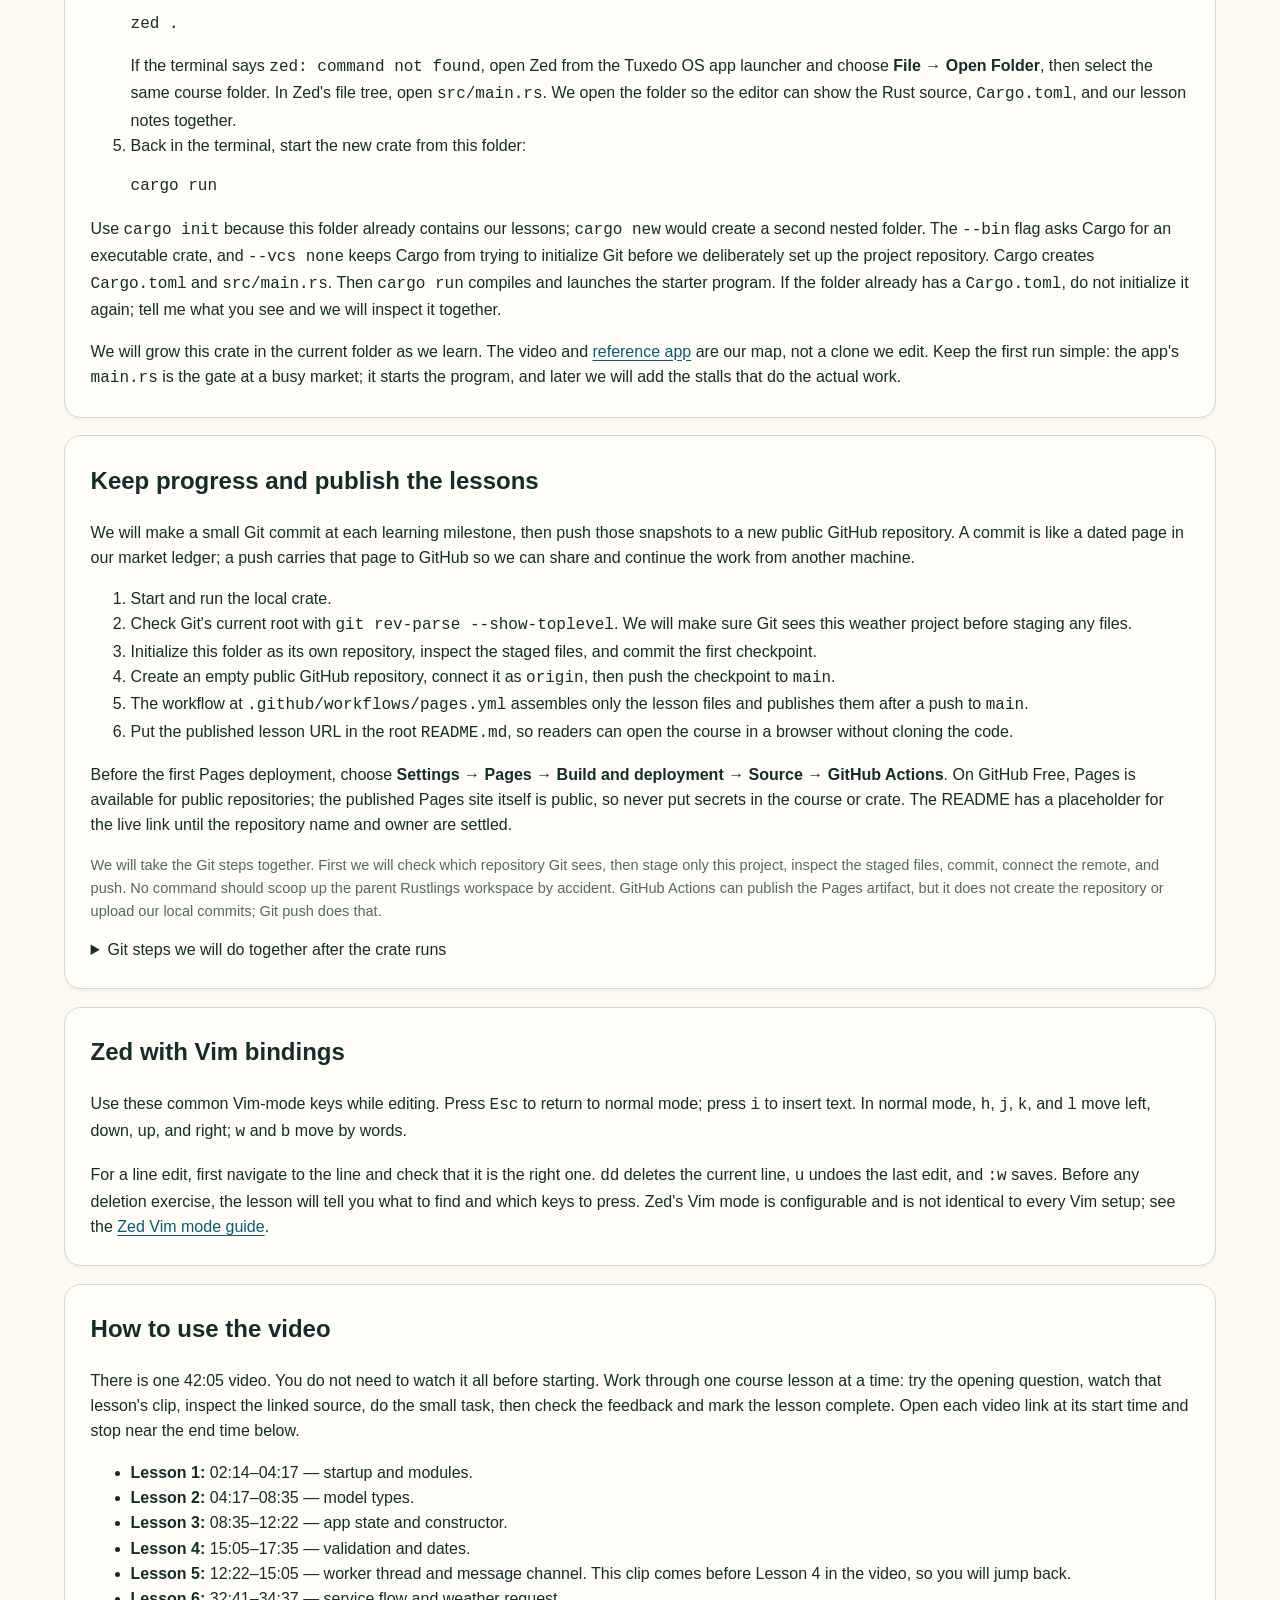
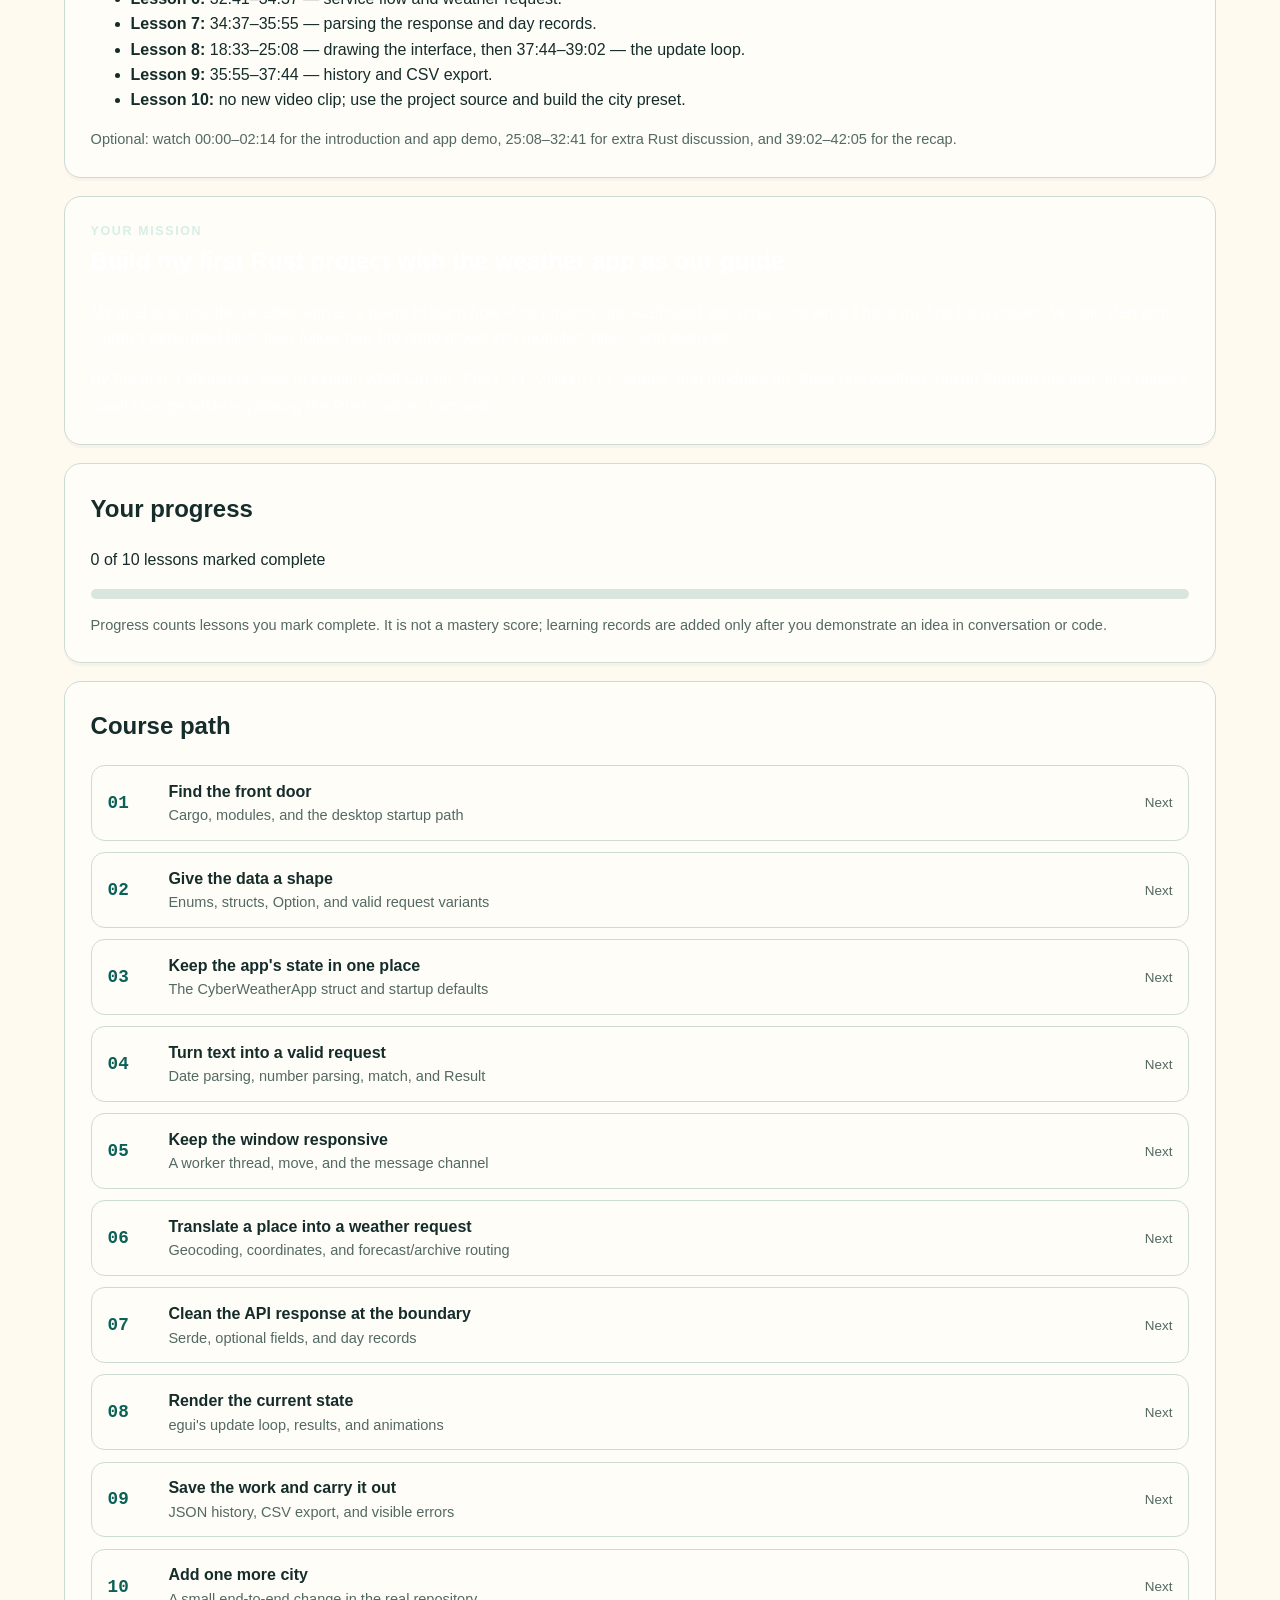
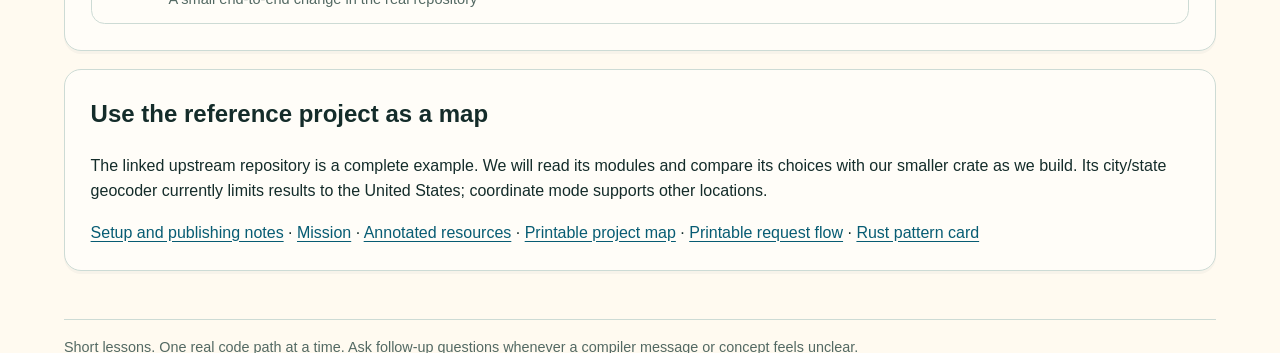
==== commit e66005f6: "Add runnable Rust code-alongs" ====
--- a/index.html
+++ b/index.html
@@ -14,14 +14,14 @@
       <p class="eyebrow">Rust project study · 10 short lessons</p>
       <h1>Learn Rust by tracing a weather app</h1>
       <p>Follow the video, open the matching source, predict what happens, then make a small change. Think of the program like a Lagos market: each module has its own stall, and the messages between them keep the work moving.</p>
-      <p><a href="https://www.youtube.com/watch?v=z6_rRxLwu0Y">Open the 42-minute video</a> · <a href="https://github.com/feenix100/rusty_weather">Open the reference repository</a></p>
+      <p><a href="https://www.youtube.com/watch?v=z6_rRxLwu0Y" target="_blank" rel="noopener noreferrer">Open the 42-minute video</a> · <a href="https://github.com/feenix100/rusty_weather" target="_blank" rel="noopener noreferrer">Open the reference repository</a></p>
     </div>
   </header>
 
   <main class="page-width page-main stack">
     <section class="tech-card card-pad" id="guided-study">
       <h2>Your guided study plan</h2>
-      <p>This course is for a Python developer learning Rust by reading one real app. Take one lesson at a time; you do not need to understand the whole codebase before you begin. In each lesson, make a prediction, watch the short video section, trace the related source, try the exercise, and only then open the answer.</p>
+      <p>This course is for a Python developer learning Rust through one weather app. Take one lesson at a time; you do not need to understand the whole codebase before you begin. Each lesson has a section labeled “Code along” with Rust to put in a named file, a Cargo command to run, and the result to look for. Lessons 1–4 build our crate; Lessons 5–10 add separate runnable examples under src/bin so we can explore more patterns without replacing the main program.</p>
       <ol>
         <li><strong>Predict first.</strong> Say what you think the code will do. A wrong first guess is useful because it shows us which idea to unpack.</li>
         <li><strong>Watch the assigned clip.</strong> Use the time range in the lesson. Pause or replay; the clip is a guide, not a race.</li>
@@ -45,7 +45,7 @@
         <li>Back in the terminal, start the new crate from this folder:<pre><code>cargo run</code></pre></li>
       </ol>
       <p>Use <code>cargo init</code> because this folder already contains our lessons; <code>cargo new</code> would create a second nested folder. The <code>--bin</code> flag asks Cargo for an executable crate, and <code>--vcs none</code> keeps Cargo from trying to initialize Git before we deliberately set up the project repository. Cargo creates <code>Cargo.toml</code> and <code>src/main.rs</code>. Then <code>cargo run</code> compiles and launches the starter program. If the folder already has a <code>Cargo.toml</code>, do not initialize it again; tell me what you see and we will inspect it together.</p>
-      <p>We will grow this crate in the current folder as we learn. The video and <a href="https://github.com/feenix100/rusty_weather">reference app</a> are our map, not a clone we edit. Keep the first run simple: the app's <code>main.rs</code> is the gate at a busy market; it starts the program, and later we will add the stalls that do the actual work.</p>
+      <p>We will grow this crate in the current folder as we learn. The video and <a href="https://github.com/feenix100/rusty_weather" target="_blank" rel="noopener noreferrer">reference app</a> are our map, not a clone we edit. Keep the first run simple: the app's <code>main.rs</code> is the gate at a busy market; it starts the program, and later we will add the stalls that do the actual work.</p>
     </section>
 
     <section class="tech-card card-pad" id="github-progress">
@@ -81,7 +81,7 @@
     <section class="tech-card card-pad" id="zed-vim">
       <h2>Zed with Vim bindings</h2>
       <p>Use these common Vim-mode keys while editing. Press <code>Esc</code> to return to normal mode; press <code>i</code> to insert text. In normal mode, <code>h</code>, <code>j</code>, <code>k</code>, and <code>l</code> move left, down, up, and right; <code>w</code> and <code>b</code> move by words.</p>
-      <p>For a line edit, first navigate to the line and check that it is the right one. <code>dd</code> deletes the current line, <code>u</code> undoes the last edit, and <code>:w</code> saves. Before any deletion exercise, the lesson will tell you what to find and which keys to press. Zed's Vim mode is configurable and is not identical to every Vim setup; see the <a href="https://zed.dev/docs/vim">Zed Vim mode guide</a>.</p>
+      <p>For a line edit, first navigate to the line and check that it is the right one. <code>dd</code> deletes the current line, <code>u</code> undoes the last edit, and <code>:w</code> saves. Before any deletion exercise, the lesson will tell you what to find and which keys to press. Zed's Vim mode is configurable and is not identical to every Vim setup; see the <a href="https://zed.dev/docs/vim" target="_blank" rel="noopener noreferrer">Zed Vim mode guide</a>.</p>
     </section>
 
     <section class="tech-card card-pad">
@@ -121,23 +121,23 @@
     <section class="tech-card card-pad">
       <h2>Course path</h2>
       <ol class="course-list">
-        <li><a href="lessons/0001-orient-and-run.html" data-lesson-link="lesson-01"><span class="lesson-number">01</span><span class="lesson-title">Find the front door<span class="lesson-summary">Cargo, modules, and the desktop startup path</span></span><span class="lesson-time" data-status>Next · 10 min</span></a></li>
-        <li><a href="lessons/0002-model-the-domain.html" data-lesson-link="lesson-02"><span class="lesson-number">02</span><span class="lesson-title">Give the data a shape<span class="lesson-summary">Enums, structs, Option, and valid request variants</span></span><span class="lesson-time" data-status>Next · 12 min</span></a></li>
-        <li><a href="lessons/0003-app-state.html" data-lesson-link="lesson-03"><span class="lesson-number">03</span><span class="lesson-title">Keep the app's state in one place<span class="lesson-summary">The CyberWeatherApp struct and startup defaults</span></span><span class="lesson-time" data-status>Next · 10 min</span></a></li>
-        <li><a href="lessons/0004-validate-input.html" data-lesson-link="lesson-04"><span class="lesson-number">04</span><span class="lesson-title">Turn text into a valid request<span class="lesson-summary">Date parsing, number parsing, match, and Result</span></span><span class="lesson-time" data-status>Next · 12 min</span></a></li>
-        <li><a href="lessons/0005-background-worker.html" data-lesson-link="lesson-05"><span class="lesson-number">05</span><span class="lesson-title">Keep the window responsive<span class="lesson-summary">A worker thread, move, and the message channel</span></span><span class="lesson-time" data-status>Next · 12 min</span></a></li>
-        <li><a href="lessons/0006-geocode-and-request.html" data-lesson-link="lesson-06"><span class="lesson-number">06</span><span class="lesson-title">Translate a place into a weather request<span class="lesson-summary">Geocoding, coordinates, and forecast/archive routing</span></span><span class="lesson-time" data-status>Next · 12 min</span></a></li>
-        <li><a href="lessons/0007-normalize-api-data.html" data-lesson-link="lesson-07"><span class="lesson-number">07</span><span class="lesson-title">Clean the API response at the boundary<span class="lesson-summary">Serde, optional fields, and day records</span></span><span class="lesson-time" data-status>Next · 12 min</span></a></li>
-        <li><a href="lessons/0008-render-the-state.html" data-lesson-link="lesson-08"><span class="lesson-number">08</span><span class="lesson-title">Render the current state<span class="lesson-summary">egui's update loop, results, and animations</span></span><span class="lesson-time" data-status>Next · 12 min</span></a></li>
-        <li><a href="lessons/0009-history-and-export.html" data-lesson-link="lesson-09"><span class="lesson-number">09</span><span class="lesson-title">Save the work and carry it out<span class="lesson-summary">JSON history, CSV export, and visible errors</span></span><span class="lesson-time" data-status>Next · 10 min</span></a></li>
-        <li><a href="lessons/0010-capstone.html" data-lesson-link="lesson-10"><span class="lesson-number">10</span><span class="lesson-title">Add one more city<span class="lesson-summary">A small end-to-end change in the real repository</span></span><span class="lesson-time" data-status>Next · 20 min</span></a></li>
+        <li><a href="lessons/0001-orient-and-run.html" data-lesson-link="lesson-01" target="_blank" rel="noopener noreferrer"><span class="lesson-number">01</span><span class="lesson-title">Find the front door<span class="lesson-summary">Cargo, modules, and the desktop startup path</span></span><span class="lesson-time" data-status>Next · 10 min</span></a></li>
+        <li><a href="lessons/0002-model-the-domain.html" data-lesson-link="lesson-02" target="_blank" rel="noopener noreferrer"><span class="lesson-number">02</span><span class="lesson-title">Give the data a shape<span class="lesson-summary">Enums, structs, Option, and valid request variants</span></span><span class="lesson-time" data-status>Next · 12 min</span></a></li>
+        <li><a href="lessons/0003-app-state.html" data-lesson-link="lesson-03" target="_blank" rel="noopener noreferrer"><span class="lesson-number">03</span><span class="lesson-title">Keep the app's state in one place<span class="lesson-summary">The CyberWeatherApp struct and startup defaults</span></span><span class="lesson-time" data-status>Next · 10 min</span></a></li>
+        <li><a href="lessons/0004-validate-input.html" data-lesson-link="lesson-04" target="_blank" rel="noopener noreferrer"><span class="lesson-number">04</span><span class="lesson-title">Turn text into a valid request<span class="lesson-summary">Date parsing, number parsing, match, and Result</span></span><span class="lesson-time" data-status>Next · 12 min</span></a></li>
+        <li><a href="lessons/0005-background-worker.html" data-lesson-link="lesson-05" target="_blank" rel="noopener noreferrer"><span class="lesson-number">05</span><span class="lesson-title">Keep the window responsive<span class="lesson-summary">A worker thread, move, and the message channel</span></span><span class="lesson-time" data-status>Next · 12 min</span></a></li>
+        <li><a href="lessons/0006-geocode-and-request.html" data-lesson-link="lesson-06" target="_blank" rel="noopener noreferrer"><span class="lesson-number">06</span><span class="lesson-title">Translate a place into a weather request<span class="lesson-summary">Geocoding, coordinates, and forecast/archive routing</span></span><span class="lesson-time" data-status>Next · 12 min</span></a></li>
+        <li><a href="lessons/0007-normalize-api-data.html" data-lesson-link="lesson-07" target="_blank" rel="noopener noreferrer"><span class="lesson-number">07</span><span class="lesson-title">Clean the API response at the boundary<span class="lesson-summary">Serde, optional fields, and day records</span></span><span class="lesson-time" data-status>Next · 12 min</span></a></li>
+        <li><a href="lessons/0008-render-the-state.html" data-lesson-link="lesson-08" target="_blank" rel="noopener noreferrer"><span class="lesson-number">08</span><span class="lesson-title">Render the current state<span class="lesson-summary">egui's update loop, results, and animations</span></span><span class="lesson-time" data-status>Next · 12 min</span></a></li>
+        <li><a href="lessons/0009-history-and-export.html" data-lesson-link="lesson-09" target="_blank" rel="noopener noreferrer"><span class="lesson-number">09</span><span class="lesson-title">Save the work and carry it out<span class="lesson-summary">JSON history, CSV export, and visible errors</span></span><span class="lesson-time" data-status>Next · 10 min</span></a></li>
+        <li><a href="lessons/0010-capstone.html" data-lesson-link="lesson-10" target="_blank" rel="noopener noreferrer"><span class="lesson-number">10</span><span class="lesson-title">Add one more city<span class="lesson-summary">A small end-to-end change in the real repository</span></span><span class="lesson-time" data-status>Next · 20 min</span></a></li>
       </ol>
     </section>
 
     <section class="tech-card card-pad">
       <h2>Use the reference project as a map</h2>
       <p>The linked upstream repository is a complete example. We will read its modules and compare its choices with our smaller crate as we build. Its city/state geocoder currently limits results to the United States; coordinate mode supports other locations.</p>
-      <p><a href="README.md">Setup and publishing notes</a> · <a href="MISSION.md">Mission</a> · <a href="RESOURCES.md">Annotated resources</a> · <a href="reference/project-map.html">Printable project map</a> · <a href="reference/request-lifecycle.html">Printable request flow</a> · <a href="reference/rust-patterns.html">Rust pattern card</a></p>
+      <p><a href="README.md" target="_blank" rel="noopener noreferrer">Setup and publishing notes</a> · <a href="MISSION.md" target="_blank" rel="noopener noreferrer">Mission</a> · <a href="RESOURCES.md" target="_blank" rel="noopener noreferrer">Annotated resources</a> · <a href="reference/project-map.html" target="_blank" rel="noopener noreferrer">Printable project map</a> · <a href="reference/request-lifecycle.html" target="_blank" rel="noopener noreferrer">Printable request flow</a> · <a href="reference/rust-patterns.html" target="_blank" rel="noopener noreferrer">Rust pattern card</a></p>
     </section>
   </main>
 
--- a/assets/course.css
+++ b/assets/course.css
@@ -158,3 +158,16 @@
   html { scroll-behavior: auto; }
   *, *::before, *::after { transition: none !important; }
 }
+
+
+/* Optional Python comparisons stay within the lesson margins. */
+.python-example {
+  margin: .8rem 0;
+  padding: .75rem 1rem;
+  border: 1px solid #b9c8c0;
+  border-radius: .8rem;
+  background: #f4f8f4;
+}
+.python-example summary { cursor: pointer; font-weight: 750; }
+.python-example p { margin: .5rem 0; }
+.python-example pre { margin-top: .65rem; }
